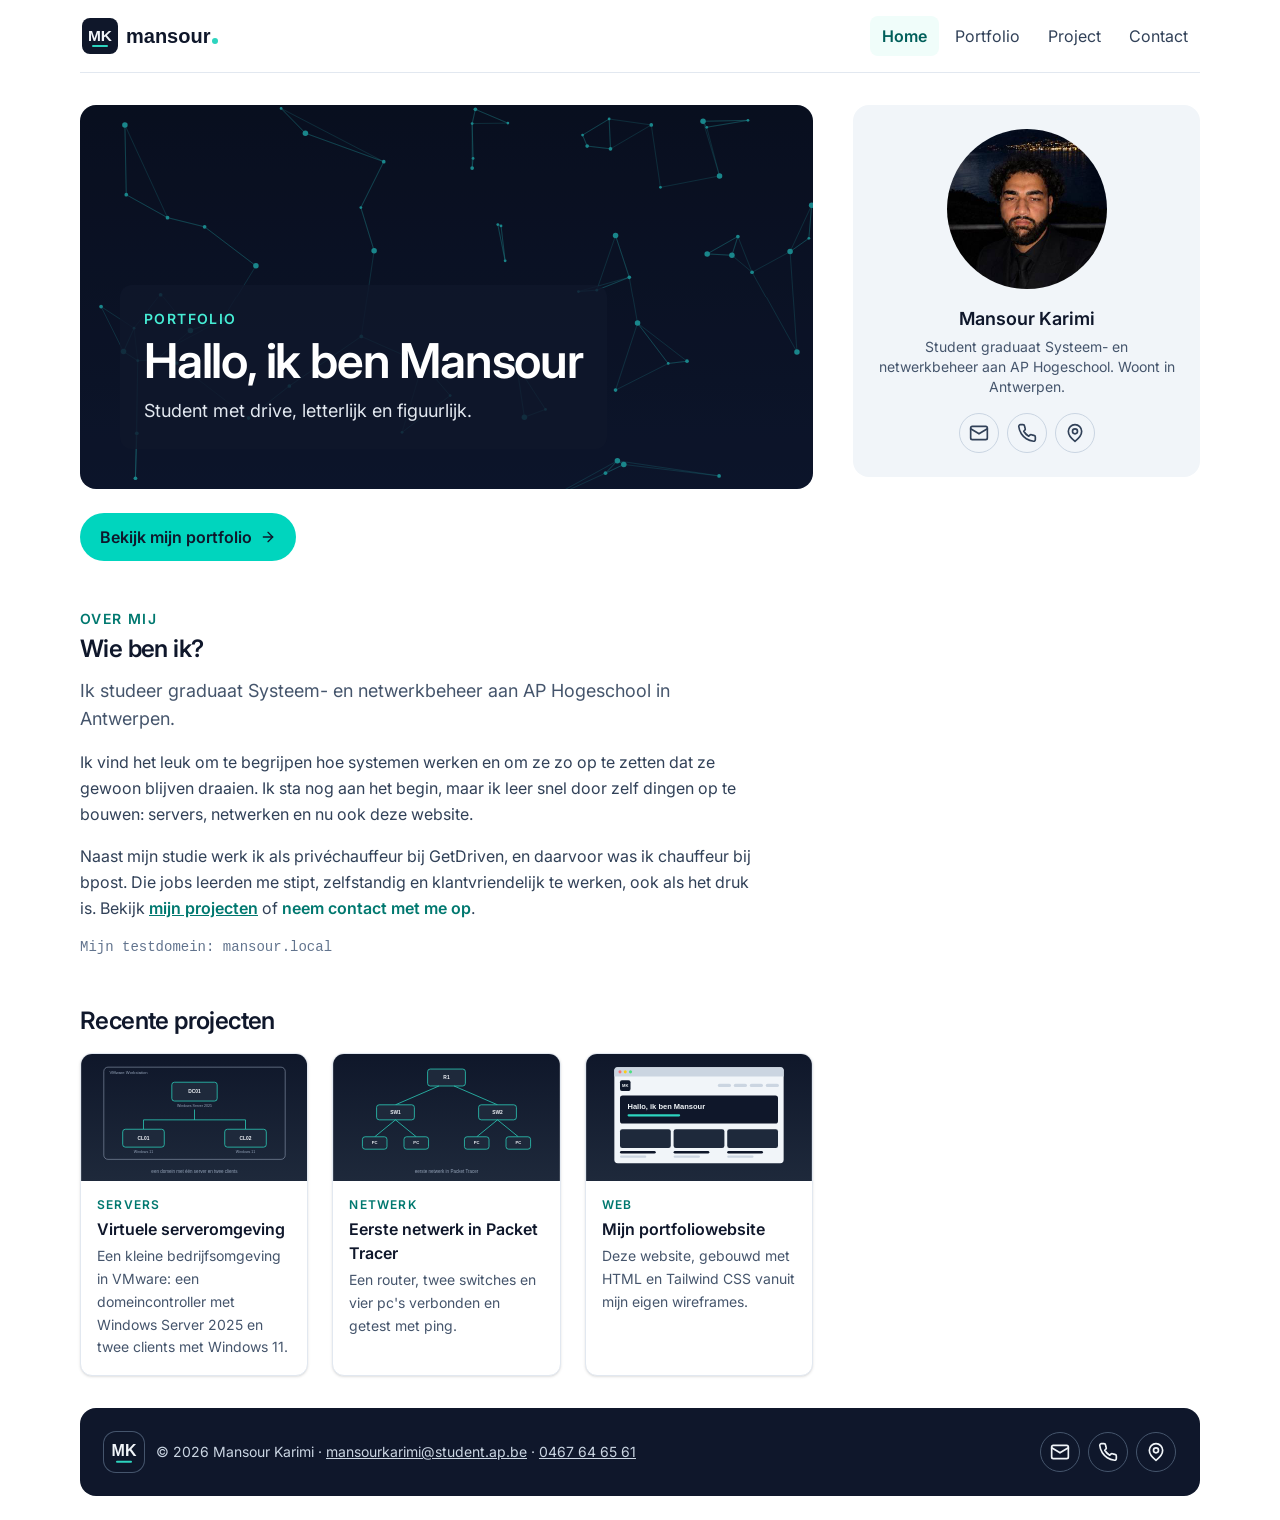
==== index.html @ 3c567bfc "Eerste versie van mijn portfolio" ====
<!DOCTYPE html>
<html lang="nl-BE">
<head>
    <meta charset="UTF-8">
    <meta name="viewport" content="width=device-width, initial-scale=1.0">
    <title>Mansour Karimi — portfolio systeem- en netwerkbeheer</title>
    <meta name="description" content="Portfolio van Mansour Karimi, student graduaat Systeem- en netwerkbeheer aan AP Hogeschool in Antwerpen. Bekijk mijn projecten.">
    <link rel="icon" href="assets/images/logo.svg" type="image/svg+xml">
    <link rel="preconnect" href="https://fonts.googleapis.com">
    <link rel="preconnect" href="https://fonts.gstatic.com" crossorigin>
    <link href="https://fonts.googleapis.com/css2?family=Inter:wght@400;600&amp;display=swap" rel="stylesheet">
    <link rel="stylesheet" href="css/tailwind.css">
    <link rel="stylesheet" href="css/style.css">
</head>
<body class="bg-white text-slate-700">
    <a href="#inhoud" class="sr-only rounded-lg bg-slate-900 px-4 py-2 font-semibold text-white focus:not-sr-only focus:absolute focus:left-4 focus:top-4 focus:z-10 focus-visible:outline-2 focus-visible:outline-offset-2 focus-visible:outline-teal-600">Ga naar de inhoud</a>
    <div class="mx-auto max-w-6xl px-4">
        <header class="flex flex-wrap items-center justify-between gap-3 border-b border-slate-200 py-4">
            <a href="index.html" class="rounded-lg focus-visible:outline-2 focus-visible:outline-offset-2 focus-visible:outline-teal-600">
                <img src="assets/images/logo-horizontaal.svg" alt="Mansour Karimi, naar de startpagina" width="300" height="80" class="h-10 w-auto">
            </a>
            <input type="checkbox" id="menu-knop" class="peer sr-only">
            <label for="menu-knop" class="cursor-pointer rounded-lg border border-slate-300 px-4 py-2 font-semibold text-slate-900 hover:bg-slate-100 peer-focus-visible:outline-2 peer-focus-visible:outline-offset-2 peer-focus-visible:outline-teal-600 md:hidden">☰ Menu</label>
            <nav aria-label="Hoofdmenu" class="hidden w-full peer-checked:block md:block lg:w-auto">
                <ul class="flex flex-col gap-1 md:flex-row md:flex-wrap">
                    <li><a href="index.html" aria-current="page" class="block rounded-lg bg-teal-50 px-3 py-2 font-semibold text-teal-800 focus-visible:outline-2 focus-visible:outline-offset-2 focus-visible:outline-teal-600">Home</a></li>
                    <li><a href="portfolio.html" class="block rounded-lg px-3 py-2 text-slate-700 hover:bg-slate-100 hover:text-slate-900 focus-visible:outline-2 focus-visible:outline-offset-2 focus-visible:outline-teal-600">Portfolio</a></li>
                    <li><a href="project.html" class="block rounded-lg px-3 py-2 text-slate-700 hover:bg-slate-100 hover:text-slate-900 focus-visible:outline-2 focus-visible:outline-offset-2 focus-visible:outline-teal-600">Project</a></li>
                    <li><a href="contact.html" class="block rounded-lg px-3 py-2 text-slate-700 hover:bg-slate-100 hover:text-slate-900 focus-visible:outline-2 focus-visible:outline-offset-2 focus-visible:outline-teal-600">Contact</a></li>
                </ul>
            </nav>
        </header>
        <div class="grid grid-cols-1 gap-10 py-8 lg:grid-cols-3">
            <main id="inhoud" class="lg:col-span-2">
                <section class="flex min-h-96 items-end rounded-2xl bg-[url(../assets/images/sfeerbeeld1-netwerk.svg)] bg-cover bg-center bg-slate-400 bg-blend-multiply p-6 sm:p-10">
                    <div class="max-w-lg rounded-xl bg-slate-900/80 p-6">
                        <p class="text-sm font-semibold uppercase tracking-widest text-teal-300">Portfolio</p>
                        <h1 class="mt-2 text-4xl font-semibold tracking-tight text-white sm:text-5xl">Hallo, ik ben Mansour</h1>
                        <p class="mt-3 text-lg text-slate-200">Student met drive, letterlijk en figuurlijk.</p>
                    </div>
                </section>
                <p class="mt-6"><a href="portfolio.html" class="inline-flex w-full items-center justify-center gap-2 rounded-full bg-teal-400 px-5 py-3 font-semibold text-slate-900 hover:bg-teal-300 sm:w-auto focus-visible:outline-2 focus-visible:outline-offset-2 focus-visible:outline-teal-600">Bekijk mijn portfolio <svg aria-hidden="true" class="size-4" viewBox="0 0 24 24" fill="none" stroke="currentColor" stroke-width="2" stroke-linecap="round" stroke-linejoin="round"><path d="M5 12h14"/><path d="m12 5 7 7-7 7"/></svg></a></p>

                <section class="mt-12">
                    <p class="text-sm font-semibold uppercase tracking-widest text-teal-700">Over mij</p>
                    <h2 class="mt-1 text-2xl font-semibold tracking-tight text-slate-900">Wie ben ik?</h2>
                    <div class="max-w-2xl">
                        <p class="mt-3 text-lg text-slate-600">Ik studeer graduaat Systeem- en netwerkbeheer aan AP Hogeschool in Antwerpen.</p>
                        <p class="mt-4 leading-relaxed">Ik vind het leuk om te begrijpen hoe systemen werken en om ze zo op te zetten dat ze gewoon blijven draaien. Ik sta nog aan het begin, maar ik leer snel door zelf dingen op te bouwen: servers, netwerken en nu ook deze website.</p>
                        <p class="mt-4 leading-relaxed">Naast mijn studie werk ik als privéchauffeur bij GetDriven, en daarvoor was ik chauffeur bij bpost. Die jobs leerden me stipt, zelfstandig en klantvriendelijk te werken, ook als het druk is. Bekijk <a href="portfolio.html" class="font-semibold text-teal-700 underline hover:text-teal-900 rounded focus-visible:outline-2 focus-visible:outline-offset-2 focus-visible:outline-teal-600">mijn projecten</a> of <a href="contact.html" class="rounded font-semibold text-teal-700 no-underline hover:underline focus-visible:outline-2 focus-visible:outline-offset-2 focus-visible:outline-teal-600">neem contact met me op</a>.</p>
                        <p class="mt-4 font-mono text-sm text-slate-500">Mijn testdomein: mansour.local</p>
                    </div>
                </section>

                <section class="mt-12">
                    <h2 class="text-2xl font-semibold tracking-tight text-slate-900">Recente projecten</h2>
                    <div class="mt-4 grid grid-cols-1 gap-6 sm:grid-cols-2 lg:grid-cols-3">
                    <article class="overflow-hidden rounded-xl border border-slate-200 bg-white shadow-sm">
                        <img src="assets/images/project-virtuele-serveromgeving.svg" alt="Schema van server DC01 met de clients CL01 en CL02 in VMware" width="1200" height="675" class="aspect-video w-full object-cover">
                        <div class="p-4">
                            <p class="text-xs font-semibold uppercase tracking-widest text-teal-700">servers</p>
                            <h3 class="mt-1 font-semibold text-slate-900"><a href="project.html" class="rounded hover:text-teal-700 hover:underline focus-visible:outline-2 focus-visible:outline-offset-2 focus-visible:outline-teal-600">Virtuele serveromgeving</a></h3>
                            <p class="mt-1 text-sm leading-relaxed text-slate-600">Een kleine bedrijfsomgeving in VMware: een domeincontroller met Windows Server 2025 en twee clients met Windows 11.</p>
                        </div>
                    </article>
                    <article class="overflow-hidden rounded-xl border border-slate-200 bg-white shadow-sm">
                        <img src="assets/images/project-packet-tracer.svg" alt="Netwerkschema met router R1, switches SW1 en SW2 en vier pc's" width="1200" height="675" class="aspect-video w-full object-cover">
                        <div class="p-4">
                            <p class="text-xs font-semibold uppercase tracking-widest text-teal-700">netwerk</p>
                            <h3 class="mt-1 font-semibold text-slate-900"><a href="project.html" class="rounded hover:text-teal-700 hover:underline focus-visible:outline-2 focus-visible:outline-offset-2 focus-visible:outline-teal-600">Eerste netwerk in Packet Tracer</a></h3>
                            <p class="mt-1 text-sm leading-relaxed text-slate-600">Een router, twee switches en vier pc's verbonden en getest met ping.</p>
                        </div>
                    </article>
                    <article class="overflow-hidden rounded-xl border border-slate-200 bg-white shadow-sm">
                        <img src="assets/images/project-portfolio-website.svg" alt="Schets van de startpagina van deze website" width="1200" height="675" class="aspect-video w-full object-cover">
                        <div class="p-4">
                            <p class="text-xs font-semibold uppercase tracking-widest text-teal-700">web</p>
                            <h3 class="mt-1 font-semibold text-slate-900"><a href="project.html" class="rounded hover:text-teal-700 hover:underline focus-visible:outline-2 focus-visible:outline-offset-2 focus-visible:outline-teal-600">Mijn portfoliowebsite</a></h3>
                            <p class="mt-1 text-sm leading-relaxed text-slate-600">Deze website, gebouwd met HTML en Tailwind CSS vanuit mijn eigen wireframes.</p>
                        </div>
                    </article>
                    </div>
                </section>
            </main>
            <aside class="space-y-8">
                <section class="rounded-2xl bg-slate-100 p-6 text-center">
                    <img src="assets/images/profielfoto-mansour.jpg" alt="Mansour Karimi in een zwart pak, met een meer en bergen achter hem" width="320" height="320" class="mx-auto size-40 rounded-full object-cover">
                    <h2 class="mt-4 text-lg font-semibold text-slate-900">Mansour Karimi</h2>
                    <p class="mt-1 text-sm text-slate-600">Student graduaat Systeem- en netwerkbeheer aan AP Hogeschool. Woont in Antwerpen.</p>
                    <div class="mt-4 flex justify-center gap-2">
                        <a href="mailto:mansourkarimi@student.ap.be" class="inline-flex size-10 items-center justify-center rounded-full border border-slate-300 text-slate-700 hover:border-teal-400 hover:bg-teal-400 hover:text-slate-900 focus-visible:outline-2 focus-visible:outline-offset-2 focus-visible:outline-teal-600"><svg aria-hidden="true" class="size-5" viewBox="0 0 24 24" fill="none" stroke="currentColor" stroke-width="2" stroke-linecap="round" stroke-linejoin="round"><rect x="2" y="4" width="20" height="16" rx="2"/><path d="m22 7-10 6L2 7"/></svg><span class="sr-only">Stuur me een e-mail</span></a>
                        <a href="tel:+32467646561" class="inline-flex size-10 items-center justify-center rounded-full border border-slate-300 text-slate-700 hover:border-teal-400 hover:bg-teal-400 hover:text-slate-900 focus-visible:outline-2 focus-visible:outline-offset-2 focus-visible:outline-teal-600"><svg aria-hidden="true" class="size-5" viewBox="0 0 24 24" fill="none" stroke="currentColor" stroke-width="2" stroke-linecap="round" stroke-linejoin="round"><path d="M22 16.92v3a2 2 0 0 1-2.18 2 19.8 19.8 0 0 1-8.63-3.07 19.5 19.5 0 0 1-6-6A19.8 19.8 0 0 1 2.12 4.18 2 2 0 0 1 4.11 2h3a2 2 0 0 1 2 1.72c.13.96.36 1.9.7 2.81a2 2 0 0 1-.45 2.11L8.09 9.91a16 16 0 0 0 6 6l1.27-1.27a2 2 0 0 1 2.11-.45c.91.34 1.85.57 2.81.7A2 2 0 0 1 22 16.92z"/></svg><span class="sr-only">Bel me</span></a>
                        <a href="contact.html" class="inline-flex size-10 items-center justify-center rounded-full border border-slate-300 text-slate-700 hover:border-teal-400 hover:bg-teal-400 hover:text-slate-900 focus-visible:outline-2 focus-visible:outline-offset-2 focus-visible:outline-teal-600"><svg aria-hidden="true" class="size-5" viewBox="0 0 24 24" fill="none" stroke="currentColor" stroke-width="2" stroke-linecap="round" stroke-linejoin="round"><path d="M20 10c0 6-8 12-8 12s-8-6-8-12a8 8 0 0 1 16 0z"/><circle cx="12" cy="10" r="3"/></svg><span class="sr-only">Naar de contactpagina</span></a>
                    </div>
                </section>
            </aside>
        </div>
        <footer class="mb-6 flex flex-col gap-4 rounded-2xl bg-slate-900 p-6 text-slate-100 sm:flex-row sm:items-center sm:justify-between">
            <div class="flex flex-col gap-3 sm:flex-row sm:items-center">
                <img src="assets/images/logo.svg" alt="" width="100" height="100" class="size-10 rounded-xl ring-1 ring-slate-600">
                <p class="text-sm text-slate-300">&copy; 2026 Mansour Karimi · <a href="mailto:mansourkarimi@student.ap.be" class="rounded underline hover:text-teal-300 focus-visible:outline-2 focus-visible:outline-offset-2 focus-visible:outline-teal-600">mansourkarimi@student.ap.be</a> · <a href="tel:+32467646561" class="whitespace-nowrap rounded underline hover:text-teal-300 focus-visible:outline-2 focus-visible:outline-offset-2 focus-visible:outline-teal-600">0467&nbsp;64&nbsp;65&nbsp;61</a></p>
            </div>
            <div class="flex gap-2">
                <a href="mailto:mansourkarimi@student.ap.be" class="inline-flex size-10 items-center justify-center rounded-full border border-slate-600 text-slate-100 hover:border-teal-400 hover:bg-teal-400 hover:text-slate-900 focus-visible:outline-2 focus-visible:outline-offset-2 focus-visible:outline-teal-600"><svg aria-hidden="true" class="size-5" viewBox="0 0 24 24" fill="none" stroke="currentColor" stroke-width="2" stroke-linecap="round" stroke-linejoin="round"><rect x="2" y="4" width="20" height="16" rx="2"/><path d="m22 7-10 6L2 7"/></svg><span class="sr-only">Stuur me een e-mail</span></a>
                <a href="tel:+32467646561" class="inline-flex size-10 items-center justify-center rounded-full border border-slate-600 text-slate-100 hover:border-teal-400 hover:bg-teal-400 hover:text-slate-900 focus-visible:outline-2 focus-visible:outline-offset-2 focus-visible:outline-teal-600"><svg aria-hidden="true" class="size-5" viewBox="0 0 24 24" fill="none" stroke="currentColor" stroke-width="2" stroke-linecap="round" stroke-linejoin="round"><path d="M22 16.92v3a2 2 0 0 1-2.18 2 19.8 19.8 0 0 1-8.63-3.07 19.5 19.5 0 0 1-6-6A19.8 19.8 0 0 1 2.12 4.18 2 2 0 0 1 4.11 2h3a2 2 0 0 1 2 1.72c.13.96.36 1.9.7 2.81a2 2 0 0 1-.45 2.11L8.09 9.91a16 16 0 0 0 6 6l1.27-1.27a2 2 0 0 1 2.11-.45c.91.34 1.85.57 2.81.7A2 2 0 0 1 22 16.92z"/></svg><span class="sr-only">Bel me</span></a>
                <a href="contact.html" class="inline-flex size-10 items-center justify-center rounded-full border border-slate-600 text-slate-100 hover:border-teal-400 hover:bg-teal-400 hover:text-slate-900 focus-visible:outline-2 focus-visible:outline-offset-2 focus-visible:outline-teal-600"><svg aria-hidden="true" class="size-5" viewBox="0 0 24 24" fill="none" stroke="currentColor" stroke-width="2" stroke-linecap="round" stroke-linejoin="round"><path d="M20 10c0 6-8 12-8 12s-8-6-8-12a8 8 0 0 1 16 0z"/><circle cx="12" cy="10" r="3"/></svg><span class="sr-only">Naar de contactpagina</span></a>
            </div>
        </footer>
    </div>
</body>
</html>
---- css/style.css ----
/* Eigen CSS van mijn portfolio */

/* Lettertype: Inter van Google Fonts, met een reserve */
body {
    font-family: "Inter", sans-serif;
}
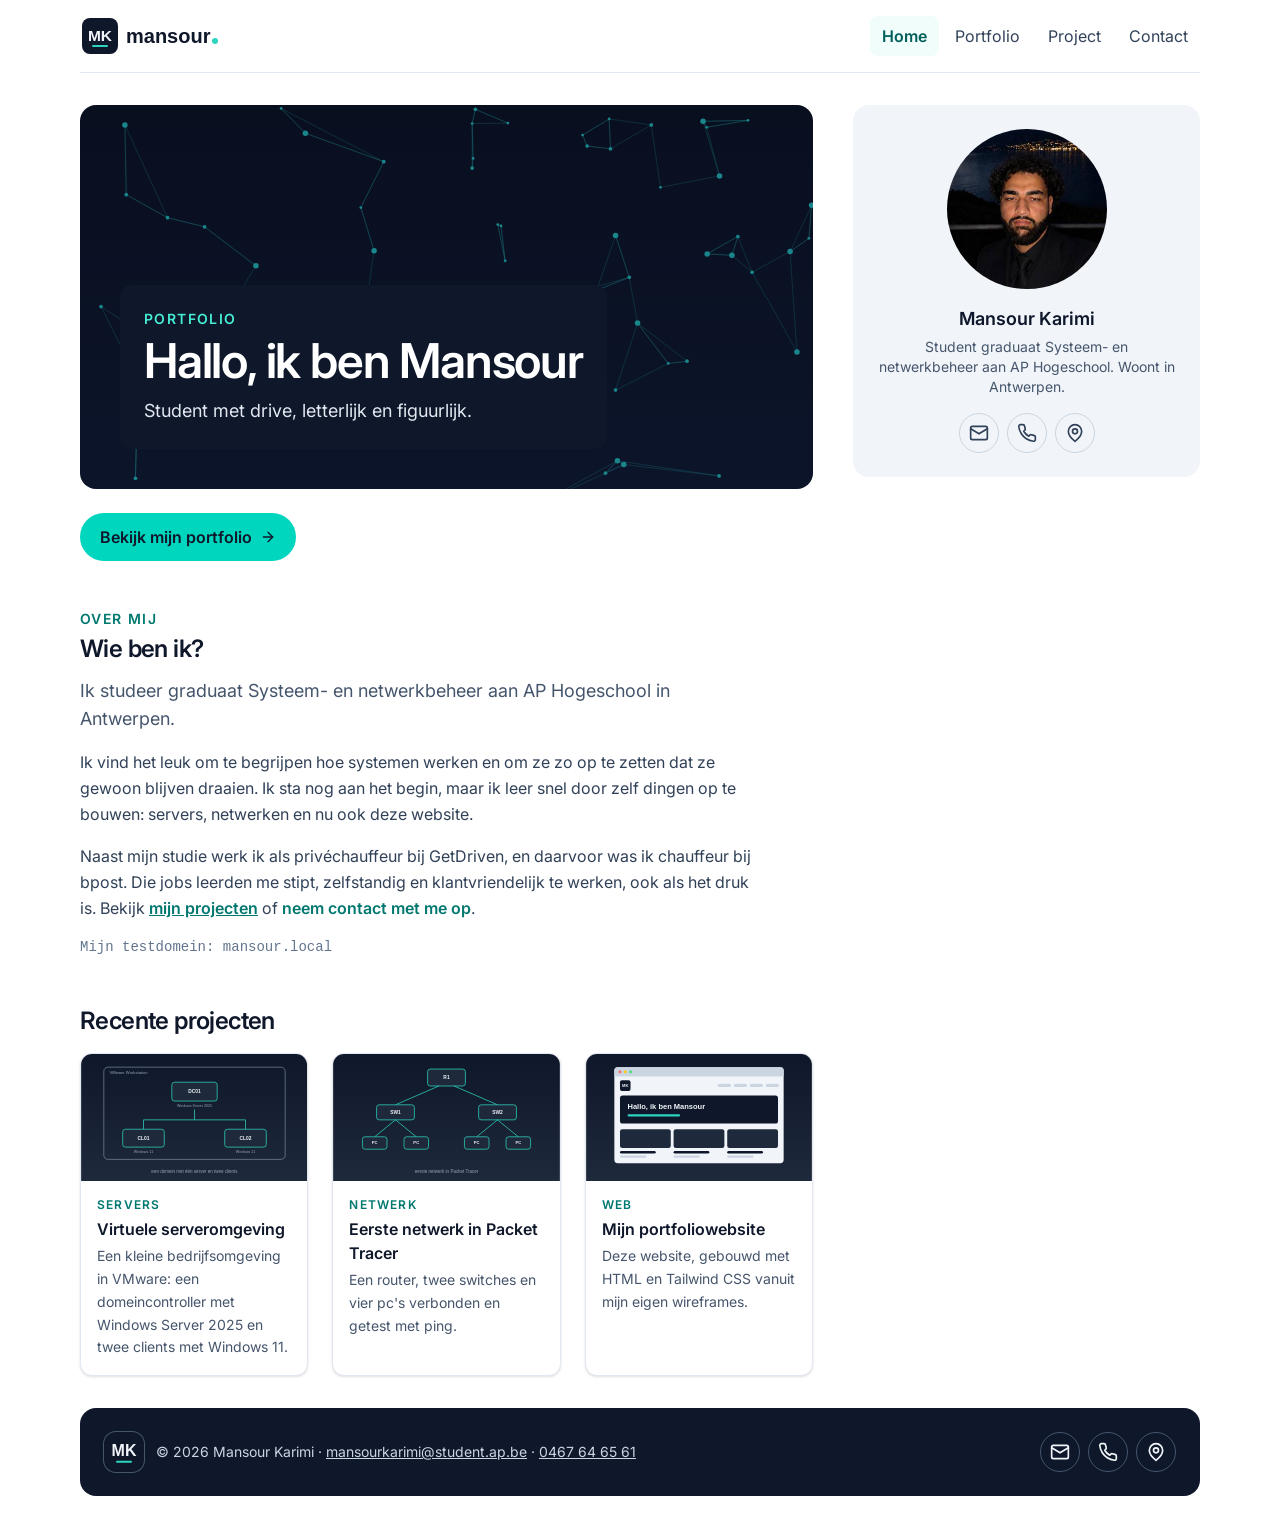
==== commit 1b19f8c5: "Code vereenvoudigd: alleen leerstof uit de labo's" ====
--- a/index.html
+++ b/index.html
@@ -5,7 +5,6 @@
     <meta name="viewport" content="width=device-width, initial-scale=1.0">
     <title>Mansour Karimi — portfolio systeem- en netwerkbeheer</title>
     <meta name="description" content="Portfolio van Mansour Karimi, student graduaat Systeem- en netwerkbeheer aan AP Hogeschool in Antwerpen. Bekijk mijn projecten.">
-    <link rel="icon" href="assets/images/logo.svg" type="image/svg+xml">
     <link rel="preconnect" href="https://fonts.googleapis.com">
     <link rel="preconnect" href="https://fonts.gstatic.com" crossorigin>
     <link href="https://fonts.googleapis.com/css2?family=Inter:wght@400;600&amp;display=swap" rel="stylesheet">
@@ -33,7 +32,7 @@
         <div class="grid grid-cols-1 gap-10 py-8 lg:grid-cols-3">
             <main id="inhoud" class="lg:col-span-2">
                 <section class="flex min-h-96 items-end rounded-2xl bg-[url(../assets/images/sfeerbeeld1-netwerk.svg)] bg-cover bg-center bg-slate-400 bg-blend-multiply p-6 sm:p-10">
-                    <div class="max-w-lg rounded-xl bg-slate-900/80 p-6">
+                    <div class="max-w-lg rounded-xl bg-slate-900 p-6">
                         <p class="text-sm font-semibold uppercase tracking-widest text-teal-300">Portfolio</p>
                         <h1 class="mt-2 text-4xl font-semibold tracking-tight text-white sm:text-5xl">Hallo, ik ben Mansour</h1>
                         <p class="mt-3 text-lg text-slate-200">Student met drive, letterlijk en figuurlijk.</p>
@@ -98,7 +97,7 @@
         <footer class="mb-6 flex flex-col gap-4 rounded-2xl bg-slate-900 p-6 text-slate-100 sm:flex-row sm:items-center sm:justify-between">
             <div class="flex flex-col gap-3 sm:flex-row sm:items-center">
                 <img src="assets/images/logo.svg" alt="" width="100" height="100" class="size-10 rounded-xl ring-1 ring-slate-600">
-                <p class="text-sm text-slate-300">&copy; 2026 Mansour Karimi · <a href="mailto:mansourkarimi@student.ap.be" class="rounded underline hover:text-teal-300 focus-visible:outline-2 focus-visible:outline-offset-2 focus-visible:outline-teal-600">mansourkarimi@student.ap.be</a> · <a href="tel:+32467646561" class="whitespace-nowrap rounded underline hover:text-teal-300 focus-visible:outline-2 focus-visible:outline-offset-2 focus-visible:outline-teal-600">0467&nbsp;64&nbsp;65&nbsp;61</a></p>
+                <p class="text-sm text-slate-300">&copy; 2026 Mansour Karimi · <a href="mailto:mansourkarimi@student.ap.be" class="rounded underline hover:text-teal-300 focus-visible:outline-2 focus-visible:outline-offset-2 focus-visible:outline-teal-600">mansourkarimi@student.ap.be</a> · <a href="tel:+32467646561" class="rounded underline hover:text-teal-300 focus-visible:outline-2 focus-visible:outline-offset-2 focus-visible:outline-teal-600">0467 64 65 61</a></p>
             </div>
             <div class="flex gap-2">
                 <a href="mailto:mansourkarimi@student.ap.be" class="inline-flex size-10 items-center justify-center rounded-full border border-slate-600 text-slate-100 hover:border-teal-400 hover:bg-teal-400 hover:text-slate-900 focus-visible:outline-2 focus-visible:outline-offset-2 focus-visible:outline-teal-600"><svg aria-hidden="true" class="size-5" viewBox="0 0 24 24" fill="none" stroke="currentColor" stroke-width="2" stroke-linecap="round" stroke-linejoin="round"><rect x="2" y="4" width="20" height="16" rx="2"/><path d="m22 7-10 6L2 7"/></svg><span class="sr-only">Stuur me een e-mail</span></a>
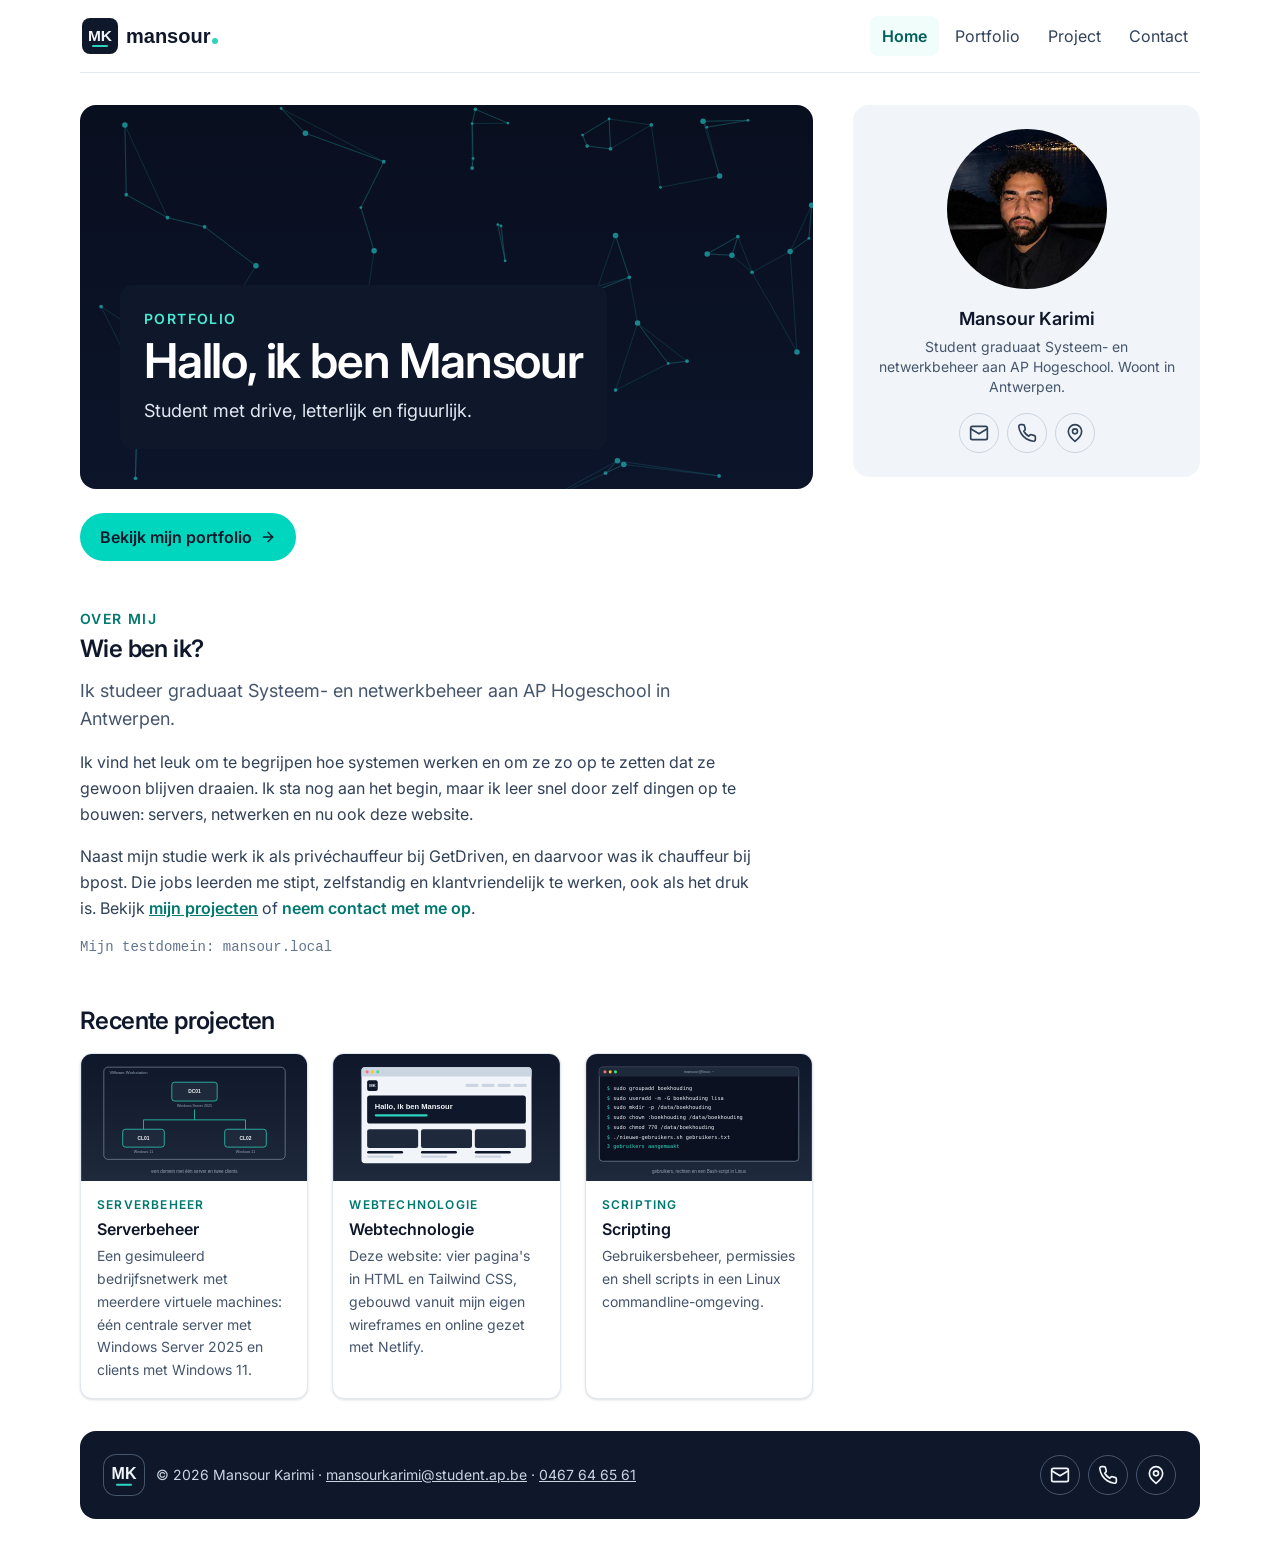
==== commit df29c4a3: "Drie projecten: serverbeheer, webtechnologie en scripting" ====
--- a/index.html
+++ b/index.html
@@ -57,25 +57,25 @@
                     <article class="overflow-hidden rounded-xl border border-slate-200 bg-white shadow-sm">
                         <img src="assets/images/project-virtuele-serveromgeving.svg" alt="Schema van server DC01 met de clients CL01 en CL02 in VMware" width="1200" height="675" class="aspect-video w-full object-cover">
                         <div class="p-4">
-                            <p class="text-xs font-semibold uppercase tracking-widest text-teal-700">servers</p>
-                            <h3 class="mt-1 font-semibold text-slate-900"><a href="project.html" class="rounded hover:text-teal-700 hover:underline focus-visible:outline-2 focus-visible:outline-offset-2 focus-visible:outline-teal-600">Virtuele serveromgeving</a></h3>
-                            <p class="mt-1 text-sm leading-relaxed text-slate-600">Een kleine bedrijfsomgeving in VMware: een domeincontroller met Windows Server 2025 en twee clients met Windows 11.</p>
-                        </div>
-                    </article>
-                    <article class="overflow-hidden rounded-xl border border-slate-200 bg-white shadow-sm">
-                        <img src="assets/images/project-packet-tracer.svg" alt="Netwerkschema met router R1, switches SW1 en SW2 en vier pc's" width="1200" height="675" class="aspect-video w-full object-cover">
-                        <div class="p-4">
-                            <p class="text-xs font-semibold uppercase tracking-widest text-teal-700">netwerk</p>
-                            <h3 class="mt-1 font-semibold text-slate-900"><a href="project.html" class="rounded hover:text-teal-700 hover:underline focus-visible:outline-2 focus-visible:outline-offset-2 focus-visible:outline-teal-600">Eerste netwerk in Packet Tracer</a></h3>
-                            <p class="mt-1 text-sm leading-relaxed text-slate-600">Een router, twee switches en vier pc's verbonden en getest met ping.</p>
+                            <p class="text-xs font-semibold uppercase tracking-widest text-teal-700">serverbeheer</p>
+                            <h3 class="mt-1 font-semibold text-slate-900"><a href="project.html#serverbeheer" class="rounded hover:text-teal-700 hover:underline focus-visible:outline-2 focus-visible:outline-offset-2 focus-visible:outline-teal-600">Serverbeheer</a></h3>
+                            <p class="mt-1 text-sm leading-relaxed text-slate-600">Een gesimuleerd bedrijfsnetwerk met meerdere virtuele machines: één centrale server met Windows Server 2025 en clients met Windows 11.</p>
                         </div>
                     </article>
                     <article class="overflow-hidden rounded-xl border border-slate-200 bg-white shadow-sm">
                         <img src="assets/images/project-portfolio-website.svg" alt="Schets van de startpagina van deze website" width="1200" height="675" class="aspect-video w-full object-cover">
                         <div class="p-4">
-                            <p class="text-xs font-semibold uppercase tracking-widest text-teal-700">web</p>
-                            <h3 class="mt-1 font-semibold text-slate-900"><a href="project.html" class="rounded hover:text-teal-700 hover:underline focus-visible:outline-2 focus-visible:outline-offset-2 focus-visible:outline-teal-600">Mijn portfoliowebsite</a></h3>
-                            <p class="mt-1 text-sm leading-relaxed text-slate-600">Deze website, gebouwd met HTML en Tailwind CSS vanuit mijn eigen wireframes.</p>
+                            <p class="text-xs font-semibold uppercase tracking-widest text-teal-700">webtechnologie</p>
+                            <h3 class="mt-1 font-semibold text-slate-900"><a href="project.html#webtechnologie" class="rounded hover:text-teal-700 hover:underline focus-visible:outline-2 focus-visible:outline-offset-2 focus-visible:outline-teal-600">Webtechnologie</a></h3>
+                            <p class="mt-1 text-sm leading-relaxed text-slate-600">Deze website: vier pagina's in HTML en Tailwind CSS, gebouwd vanuit mijn eigen wireframes en online gezet met Netlify.</p>
+                        </div>
+                    </article>
+                    <article class="overflow-hidden rounded-xl border border-slate-200 bg-white shadow-sm">
+                        <img src="assets/images/project-scripting.svg" alt="Terminalvenster met Linux-commando's voor gebruikers, groepen en rechten" width="1200" height="675" class="aspect-video w-full object-cover">
+                        <div class="p-4">
+                            <p class="text-xs font-semibold uppercase tracking-widest text-teal-700">scripting</p>
+                            <h3 class="mt-1 font-semibold text-slate-900"><a href="project.html#scripting" class="rounded hover:text-teal-700 hover:underline focus-visible:outline-2 focus-visible:outline-offset-2 focus-visible:outline-teal-600">Scripting</a></h3>
+                            <p class="mt-1 text-sm leading-relaxed text-slate-600">Gebruikersbeheer, permissies en shell scripts in een Linux commandline-omgeving.</p>
                         </div>
                     </article>
                     </div>
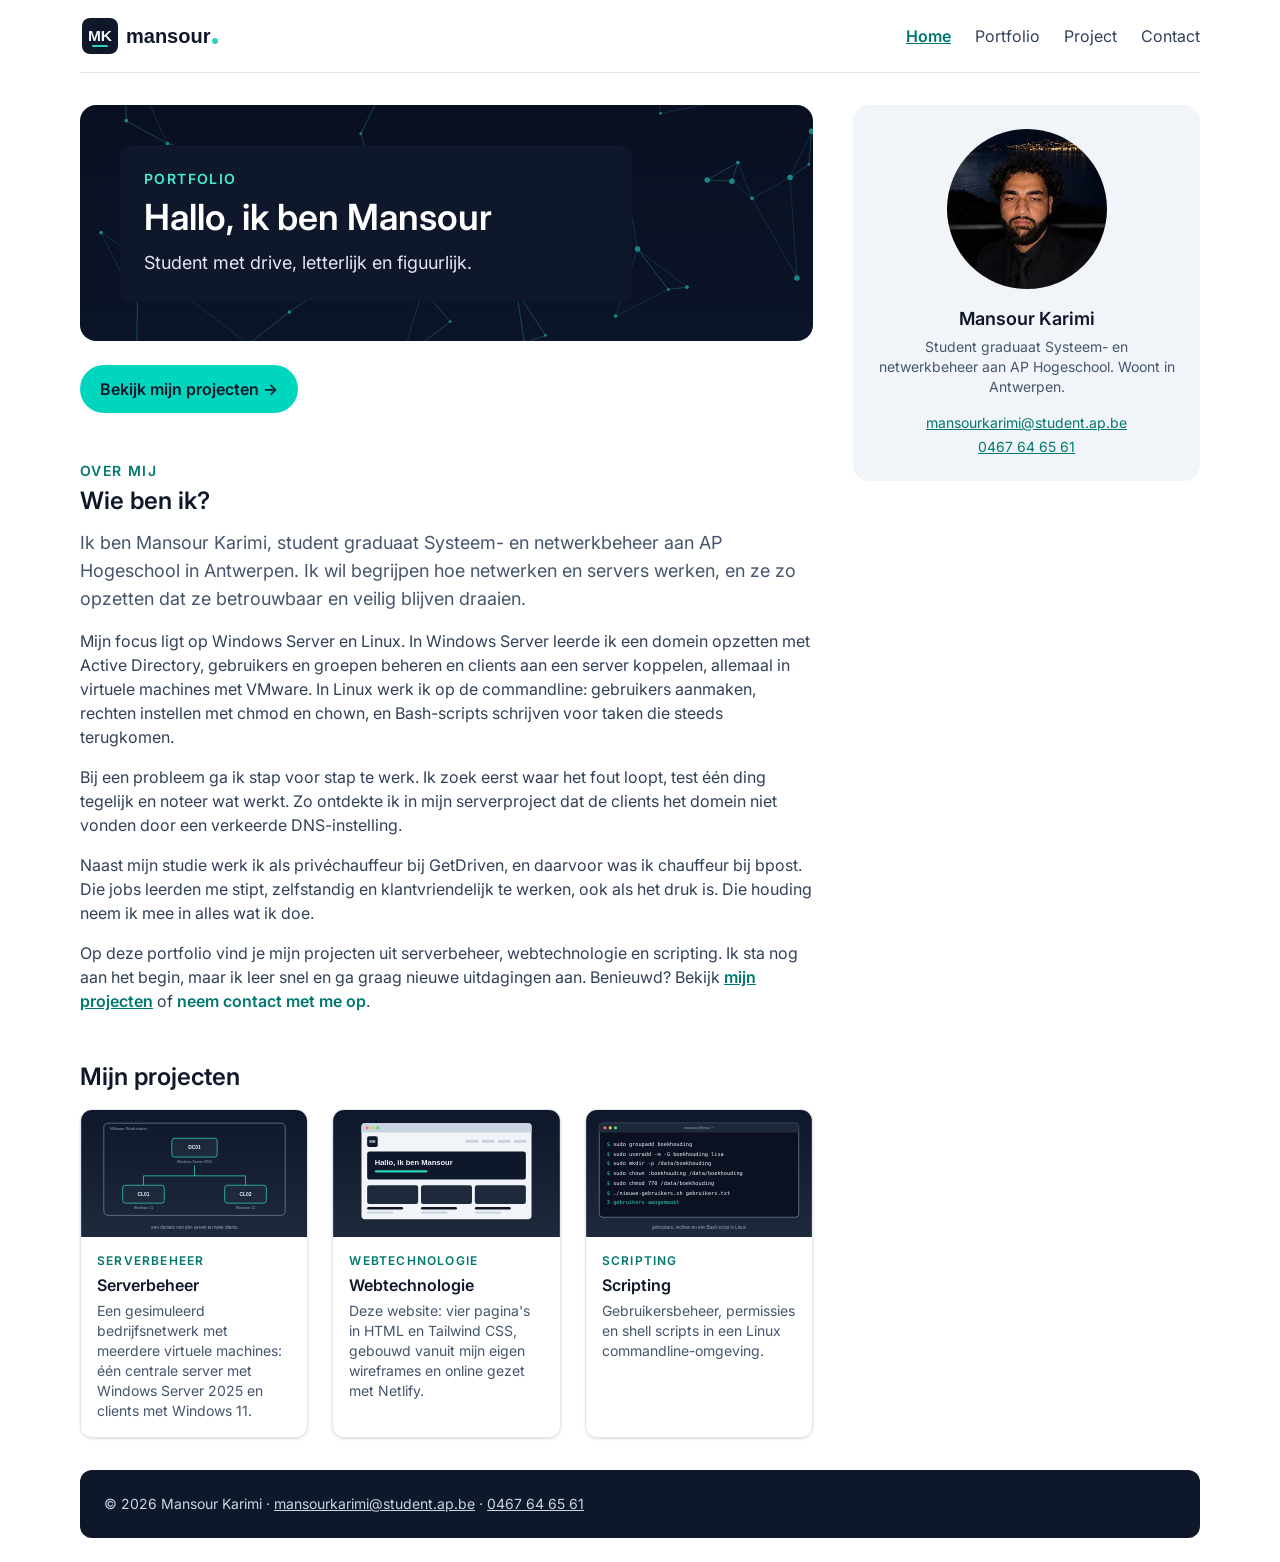
==== commit 5d8a64f5: "Eenvoudigere code met commentaar en nieuwe over-mij-tekst" ====
--- a/index.html
+++ b/index.html
@@ -1,110 +1,133 @@
 <!DOCTYPE html>
 <html lang="nl-BE">
+
 <head>
-    <meta charset="UTF-8">
-    <meta name="viewport" content="width=device-width, initial-scale=1.0">
-    <title>Mansour Karimi — portfolio systeem- en netwerkbeheer</title>
-    <meta name="description" content="Portfolio van Mansour Karimi, student graduaat Systeem- en netwerkbeheer aan AP Hogeschool in Antwerpen. Bekijk mijn projecten.">
-    <link rel="preconnect" href="https://fonts.googleapis.com">
-    <link rel="preconnect" href="https://fonts.gstatic.com" crossorigin>
-    <link href="https://fonts.googleapis.com/css2?family=Inter:wght@400;600&amp;display=swap" rel="stylesheet">
-    <link rel="stylesheet" href="css/tailwind.css">
-    <link rel="stylesheet" href="css/style.css">
+  <meta charset="UTF-8">
+  <meta name="viewport" content="width=device-width, initial-scale=1.0">
+  <title>Mansour Karimi — portfolio systeem- en netwerkbeheer</title>
+  <meta name="description" content="Portfolio van Mansour Karimi, student graduaat Systeem- en netwerkbeheer aan AP Hogeschool in Antwerpen. Bekijk mijn projecten.">
+  <!-- Lettertype Inter van Google Fonts -->
+  <link rel="preconnect" href="https://fonts.googleapis.com">
+  <link rel="preconnect" href="https://fonts.gstatic.com" crossorigin>
+  <link href="https://fonts.googleapis.com/css2?family=Inter:wght@400;600&amp;display=swap" rel="stylesheet">
+  <!-- Tailwind (gebouwd met de CLI) en daarna mijn eigen CSS -->
+  <link rel="stylesheet" href="css/tailwind.css">
+  <link rel="stylesheet" href="css/style.css">
 </head>
 <body class="bg-white text-slate-700">
-    <a href="#inhoud" class="sr-only rounded-lg bg-slate-900 px-4 py-2 font-semibold text-white focus:not-sr-only focus:absolute focus:left-4 focus:top-4 focus:z-10 focus-visible:outline-2 focus-visible:outline-offset-2 focus-visible:outline-teal-600">Ga naar de inhoud</a>
-    <div class="mx-auto max-w-6xl px-4">
-        <header class="flex flex-wrap items-center justify-between gap-3 border-b border-slate-200 py-4">
-            <a href="index.html" class="rounded-lg focus-visible:outline-2 focus-visible:outline-offset-2 focus-visible:outline-teal-600">
-                <img src="assets/images/logo-horizontaal.svg" alt="Mansour Karimi, naar de startpagina" width="300" height="80" class="h-10 w-auto">
-            </a>
-            <input type="checkbox" id="menu-knop" class="peer sr-only">
-            <label for="menu-knop" class="cursor-pointer rounded-lg border border-slate-300 px-4 py-2 font-semibold text-slate-900 hover:bg-slate-100 peer-focus-visible:outline-2 peer-focus-visible:outline-offset-2 peer-focus-visible:outline-teal-600 md:hidden">☰ Menu</label>
-            <nav aria-label="Hoofdmenu" class="hidden w-full peer-checked:block md:block lg:w-auto">
-                <ul class="flex flex-col gap-1 md:flex-row md:flex-wrap">
-                    <li><a href="index.html" aria-current="page" class="block rounded-lg bg-teal-50 px-3 py-2 font-semibold text-teal-800 focus-visible:outline-2 focus-visible:outline-offset-2 focus-visible:outline-teal-600">Home</a></li>
-                    <li><a href="portfolio.html" class="block rounded-lg px-3 py-2 text-slate-700 hover:bg-slate-100 hover:text-slate-900 focus-visible:outline-2 focus-visible:outline-offset-2 focus-visible:outline-teal-600">Portfolio</a></li>
-                    <li><a href="project.html" class="block rounded-lg px-3 py-2 text-slate-700 hover:bg-slate-100 hover:text-slate-900 focus-visible:outline-2 focus-visible:outline-offset-2 focus-visible:outline-teal-600">Project</a></li>
-                    <li><a href="contact.html" class="block rounded-lg px-3 py-2 text-slate-700 hover:bg-slate-100 hover:text-slate-900 focus-visible:outline-2 focus-visible:outline-offset-2 focus-visible:outline-teal-600">Contact</a></li>
-                </ul>
-            </nav>
-        </header>
-        <div class="grid grid-cols-1 gap-10 py-8 lg:grid-cols-3">
-            <main id="inhoud" class="lg:col-span-2">
-                <section class="flex min-h-96 items-end rounded-2xl bg-[url(../assets/images/sfeerbeeld1-netwerk.svg)] bg-cover bg-center bg-slate-400 bg-blend-multiply p-6 sm:p-10">
-                    <div class="max-w-lg rounded-xl bg-slate-900 p-6">
-                        <p class="text-sm font-semibold uppercase tracking-widest text-teal-300">Portfolio</p>
-                        <h1 class="mt-2 text-4xl font-semibold tracking-tight text-white sm:text-5xl">Hallo, ik ben Mansour</h1>
-                        <p class="mt-3 text-lg text-slate-200">Student met drive, letterlijk en figuurlijk.</p>
-                    </div>
-                </section>
-                <p class="mt-6"><a href="portfolio.html" class="inline-flex w-full items-center justify-center gap-2 rounded-full bg-teal-400 px-5 py-3 font-semibold text-slate-900 hover:bg-teal-300 sm:w-auto focus-visible:outline-2 focus-visible:outline-offset-2 focus-visible:outline-teal-600">Bekijk mijn portfolio <svg aria-hidden="true" class="size-4" viewBox="0 0 24 24" fill="none" stroke="currentColor" stroke-width="2" stroke-linecap="round" stroke-linejoin="round"><path d="M5 12h14"/><path d="m12 5 7 7-7 7"/></svg></a></p>
+  <!-- Skiplink: verschijnt pas als je op Tab drukt -->
+  <a href="#inhoud" class="sr-only focus:not-sr-only">Ga naar de inhoud</a>
 
-                <section class="mt-12">
-                    <p class="text-sm font-semibold uppercase tracking-widest text-teal-700">Over mij</p>
-                    <h2 class="mt-1 text-2xl font-semibold tracking-tight text-slate-900">Wie ben ik?</h2>
-                    <div class="max-w-2xl">
-                        <p class="mt-3 text-lg text-slate-600">Ik studeer graduaat Systeem- en netwerkbeheer aan AP Hogeschool in Antwerpen.</p>
-                        <p class="mt-4 leading-relaxed">Ik vind het leuk om te begrijpen hoe systemen werken en om ze zo op te zetten dat ze gewoon blijven draaien. Ik sta nog aan het begin, maar ik leer snel door zelf dingen op te bouwen: servers, netwerken en nu ook deze website.</p>
-                        <p class="mt-4 leading-relaxed">Naast mijn studie werk ik als privéchauffeur bij GetDriven, en daarvoor was ik chauffeur bij bpost. Die jobs leerden me stipt, zelfstandig en klantvriendelijk te werken, ook als het druk is. Bekijk <a href="portfolio.html" class="font-semibold text-teal-700 underline hover:text-teal-900 rounded focus-visible:outline-2 focus-visible:outline-offset-2 focus-visible:outline-teal-600">mijn projecten</a> of <a href="contact.html" class="rounded font-semibold text-teal-700 no-underline hover:underline focus-visible:outline-2 focus-visible:outline-offset-2 focus-visible:outline-teal-600">neem contact met me op</a>.</p>
-                        <p class="mt-4 font-mono text-sm text-slate-500">Mijn testdomein: mansour.local</p>
-                    </div>
-                </section>
+  <!-- Buitenste blok: alles staat in het midden, maximaal 72rem breed -->
+  <div class="mx-auto max-w-6xl px-4">
 
-                <section class="mt-12">
-                    <h2 class="text-2xl font-semibold tracking-tight text-slate-900">Recente projecten</h2>
-                    <div class="mt-4 grid grid-cols-1 gap-6 sm:grid-cols-2 lg:grid-cols-3">
-                    <article class="overflow-hidden rounded-xl border border-slate-200 bg-white shadow-sm">
-                        <img src="assets/images/project-virtuele-serveromgeving.svg" alt="Schema van server DC01 met de clients CL01 en CL02 in VMware" width="1200" height="675" class="aspect-video w-full object-cover">
-                        <div class="p-4">
-                            <p class="text-xs font-semibold uppercase tracking-widest text-teal-700">serverbeheer</p>
-                            <h3 class="mt-1 font-semibold text-slate-900"><a href="project.html#serverbeheer" class="rounded hover:text-teal-700 hover:underline focus-visible:outline-2 focus-visible:outline-offset-2 focus-visible:outline-teal-600">Serverbeheer</a></h3>
-                            <p class="mt-1 text-sm leading-relaxed text-slate-600">Een gesimuleerd bedrijfsnetwerk met meerdere virtuele machines: één centrale server met Windows Server 2025 en clients met Windows 11.</p>
-                        </div>
-                    </article>
-                    <article class="overflow-hidden rounded-xl border border-slate-200 bg-white shadow-sm">
-                        <img src="assets/images/project-portfolio-website.svg" alt="Schets van de startpagina van deze website" width="1200" height="675" class="aspect-video w-full object-cover">
-                        <div class="p-4">
-                            <p class="text-xs font-semibold uppercase tracking-widest text-teal-700">webtechnologie</p>
-                            <h3 class="mt-1 font-semibold text-slate-900"><a href="project.html#webtechnologie" class="rounded hover:text-teal-700 hover:underline focus-visible:outline-2 focus-visible:outline-offset-2 focus-visible:outline-teal-600">Webtechnologie</a></h3>
-                            <p class="mt-1 text-sm leading-relaxed text-slate-600">Deze website: vier pagina's in HTML en Tailwind CSS, gebouwd vanuit mijn eigen wireframes en online gezet met Netlify.</p>
-                        </div>
-                    </article>
-                    <article class="overflow-hidden rounded-xl border border-slate-200 bg-white shadow-sm">
-                        <img src="assets/images/project-scripting.svg" alt="Terminalvenster met Linux-commando's voor gebruikers, groepen en rechten" width="1200" height="675" class="aspect-video w-full object-cover">
-                        <div class="p-4">
-                            <p class="text-xs font-semibold uppercase tracking-widest text-teal-700">scripting</p>
-                            <h3 class="mt-1 font-semibold text-slate-900"><a href="project.html#scripting" class="rounded hover:text-teal-700 hover:underline focus-visible:outline-2 focus-visible:outline-offset-2 focus-visible:outline-teal-600">Scripting</a></h3>
-                            <p class="mt-1 text-sm leading-relaxed text-slate-600">Gebruikersbeheer, permissies en shell scripts in een Linux commandline-omgeving.</p>
-                        </div>
-                    </article>
-                    </div>
-                </section>
-            </main>
-            <aside class="space-y-8">
-                <section class="rounded-2xl bg-slate-100 p-6 text-center">
-                    <img src="assets/images/profielfoto-mansour.jpg" alt="Mansour Karimi in een zwart pak, met een meer en bergen achter hem" width="320" height="320" class="mx-auto size-40 rounded-full object-cover">
-                    <h2 class="mt-4 text-lg font-semibold text-slate-900">Mansour Karimi</h2>
-                    <p class="mt-1 text-sm text-slate-600">Student graduaat Systeem- en netwerkbeheer aan AP Hogeschool. Woont in Antwerpen.</p>
-                    <div class="mt-4 flex justify-center gap-2">
-                        <a href="mailto:mansourkarimi@student.ap.be" class="inline-flex size-10 items-center justify-center rounded-full border border-slate-300 text-slate-700 hover:border-teal-400 hover:bg-teal-400 hover:text-slate-900 focus-visible:outline-2 focus-visible:outline-offset-2 focus-visible:outline-teal-600"><svg aria-hidden="true" class="size-5" viewBox="0 0 24 24" fill="none" stroke="currentColor" stroke-width="2" stroke-linecap="round" stroke-linejoin="round"><rect x="2" y="4" width="20" height="16" rx="2"/><path d="m22 7-10 6L2 7"/></svg><span class="sr-only">Stuur me een e-mail</span></a>
-                        <a href="tel:+32467646561" class="inline-flex size-10 items-center justify-center rounded-full border border-slate-300 text-slate-700 hover:border-teal-400 hover:bg-teal-400 hover:text-slate-900 focus-visible:outline-2 focus-visible:outline-offset-2 focus-visible:outline-teal-600"><svg aria-hidden="true" class="size-5" viewBox="0 0 24 24" fill="none" stroke="currentColor" stroke-width="2" stroke-linecap="round" stroke-linejoin="round"><path d="M22 16.92v3a2 2 0 0 1-2.18 2 19.8 19.8 0 0 1-8.63-3.07 19.5 19.5 0 0 1-6-6A19.8 19.8 0 0 1 2.12 4.18 2 2 0 0 1 4.11 2h3a2 2 0 0 1 2 1.72c.13.96.36 1.9.7 2.81a2 2 0 0 1-.45 2.11L8.09 9.91a16 16 0 0 0 6 6l1.27-1.27a2 2 0 0 1 2.11-.45c.91.34 1.85.57 2.81.7A2 2 0 0 1 22 16.92z"/></svg><span class="sr-only">Bel me</span></a>
-                        <a href="contact.html" class="inline-flex size-10 items-center justify-center rounded-full border border-slate-300 text-slate-700 hover:border-teal-400 hover:bg-teal-400 hover:text-slate-900 focus-visible:outline-2 focus-visible:outline-offset-2 focus-visible:outline-teal-600"><svg aria-hidden="true" class="size-5" viewBox="0 0 24 24" fill="none" stroke="currentColor" stroke-width="2" stroke-linecap="round" stroke-linejoin="round"><path d="M20 10c0 6-8 12-8 12s-8-6-8-12a8 8 0 0 1 16 0z"/><circle cx="12" cy="10" r="3"/></svg><span class="sr-only">Naar de contactpagina</span></a>
-                    </div>
-                </section>
-            </aside>
-        </div>
-        <footer class="mb-6 flex flex-col gap-4 rounded-2xl bg-slate-900 p-6 text-slate-100 sm:flex-row sm:items-center sm:justify-between">
-            <div class="flex flex-col gap-3 sm:flex-row sm:items-center">
-                <img src="assets/images/logo.svg" alt="" width="100" height="100" class="size-10 rounded-xl ring-1 ring-slate-600">
-                <p class="text-sm text-slate-300">&copy; 2026 Mansour Karimi · <a href="mailto:mansourkarimi@student.ap.be" class="rounded underline hover:text-teal-300 focus-visible:outline-2 focus-visible:outline-offset-2 focus-visible:outline-teal-600">mansourkarimi@student.ap.be</a> · <a href="tel:+32467646561" class="rounded underline hover:text-teal-300 focus-visible:outline-2 focus-visible:outline-offset-2 focus-visible:outline-teal-600">0467 64 65 61</a></p>
+    <!-- Header + navigatie -->
+    <header class="flex flex-wrap items-center justify-between gap-4 border-b border-slate-200 py-4">
+      <!-- Logo -->
+      <a href="index.html">
+        <img src="assets/images/logo-horizontaal.svg" alt="Mansour Karimi, naar de startpagina" width="300" height="80" class="h-10 w-auto">
+      </a>
+
+      <!-- Menuknop voor de gsm: een verborgen checkbox met een label (zonder JavaScript) -->
+      <input type="checkbox" id="menu-knop" class="peer sr-only">
+      <label for="menu-knop" class="cursor-pointer rounded border border-slate-300 px-4 py-2 peer-focus-visible:outline-2 md:hidden">☰ Menu</label>
+
+      <!-- Menu: verborgen op de gsm, zichtbaar als de checkbox aangevinkt is en altijd vanaf md -->
+      <nav aria-label="Hoofdmenu" class="hidden w-full peer-checked:block md:block md:w-auto">
+        <ul class="flex flex-col gap-3 md:flex-row md:gap-6">
+          <li><a href="index.html" aria-current="page" class="font-semibold text-teal-700 underline">Home</a></li>
+          <li><a href="portfolio.html" class="hover:text-teal-700">Portfolio</a></li>
+          <li><a href="project.html" class="hover:text-teal-700">Project</a></li>
+          <li><a href="contact.html" class="hover:text-teal-700">Contact</a></li>
+        </ul>
+      </nav>
+    </header>
+
+    <!-- Inhoud: main en aside naast elkaar op een laptop, onder elkaar op tablet en gsm -->
+    <div class="grid gap-10 py-8 lg:grid-cols-3">
+
+      <!-- Main -->
+      <main id="inhoud" class="lg:col-span-2">
+        <!-- Kopblok met achtergrondafbeelding en een donkere laag -->
+        <section class="rounded-2xl bg-[url(../assets/images/sfeerbeeld1-netwerk.svg)] bg-cover bg-center bg-slate-400 bg-blend-multiply p-6 sm:p-10">
+          <div class="max-w-lg rounded-xl bg-slate-900 p-6">
+            <p class="text-sm font-semibold uppercase tracking-widest text-teal-300">Portfolio</p>
+            <h1 class="mt-2 text-4xl font-semibold text-white">Hallo, ik ben Mansour</h1>
+            <p class="mt-3 text-lg text-slate-200">Student met drive, letterlijk en figuurlijk.</p>
+          </div>
+        </section>
+        <p class="mt-6"><a href="portfolio.html" class="inline-block rounded-full bg-teal-400 px-5 py-3 font-semibold text-slate-900 hover:bg-teal-300">Bekijk mijn projecten →</a></p>
+
+        <!-- Over mij -->
+        <section class="mt-12">
+          <p class="text-sm font-semibold uppercase tracking-widest text-teal-700">Over mij</p>
+          <h2 class="mt-1 text-2xl font-semibold text-slate-900">Wie ben ik?</h2>
+          <p class="mt-3 text-lg text-slate-600">Ik ben Mansour Karimi, student graduaat Systeem- en netwerkbeheer aan AP Hogeschool in Antwerpen. Ik wil begrijpen hoe netwerken en servers werken, en ze zo opzetten dat ze betrouwbaar en veilig blijven draaien.</p>
+          <p class="mt-4">Mijn focus ligt op Windows Server en Linux. In Windows Server leerde ik een domein opzetten met Active Directory, gebruikers en groepen beheren en clients aan een server koppelen, allemaal in virtuele machines met VMware. In Linux werk ik op de commandline: gebruikers aanmaken, rechten instellen met chmod en chown, en Bash-scripts schrijven voor taken die steeds terugkomen.</p>
+          <p class="mt-4">Bij een probleem ga ik stap voor stap te werk. Ik zoek eerst waar het fout loopt, test één ding tegelijk en noteer wat werkt. Zo ontdekte ik in mijn serverproject dat de clients het domein niet vonden door een verkeerde DNS-instelling.</p>
+          <p class="mt-4">Naast mijn studie werk ik als privéchauffeur bij GetDriven, en daarvoor was ik chauffeur bij bpost. Die jobs leerden me stipt, zelfstandig en klantvriendelijk te werken, ook als het druk is. Die houding neem ik mee in alles wat ik doe.</p>
+          <p class="mt-4">Op deze portfolio vind je mijn projecten uit serverbeheer, webtechnologie en scripting. Ik sta nog aan het begin, maar ik leer snel en ga graag nieuwe uitdagingen aan. Benieuwd? Bekijk <a href="portfolio.html" class="font-semibold text-teal-700 underline">mijn projecten</a> of <a href="contact.html" class="font-semibold text-teal-700 hover:underline">neem contact met me op</a>.</p>
+        </section>
+
+        <!-- Mijn projecten: drie kaarten -->
+        <section class="mt-12">
+          <h2 class="text-2xl font-semibold text-slate-900">Mijn projecten</h2>
+          <div class="mt-4 grid gap-6 sm:grid-cols-2 lg:grid-cols-3">
+
+          <!-- Project 1: Serverbeheer -->
+          <article class="overflow-hidden rounded-xl border border-slate-200 shadow-sm">
+            <img src="assets/images/project-virtuele-serveromgeving.svg" alt="Schema van server DC01 met de clients CL01 en CL02 in VMware" width="1200" height="675" class="aspect-video w-full object-cover">
+            <div class="p-4">
+              <p class="text-xs font-semibold uppercase tracking-widest text-teal-700">serverbeheer</p>
+              <h3 class="mt-1 font-semibold text-slate-900"><a href="project.html#serverbeheer" class="hover:underline">Serverbeheer</a></h3>
+              <p class="mt-1 text-sm text-slate-600">Een gesimuleerd bedrijfsnetwerk met meerdere virtuele machines: één centrale server met Windows Server 2025 en clients met Windows 11.</p>
             </div>
-            <div class="flex gap-2">
-                <a href="mailto:mansourkarimi@student.ap.be" class="inline-flex size-10 items-center justify-center rounded-full border border-slate-600 text-slate-100 hover:border-teal-400 hover:bg-teal-400 hover:text-slate-900 focus-visible:outline-2 focus-visible:outline-offset-2 focus-visible:outline-teal-600"><svg aria-hidden="true" class="size-5" viewBox="0 0 24 24" fill="none" stroke="currentColor" stroke-width="2" stroke-linecap="round" stroke-linejoin="round"><rect x="2" y="4" width="20" height="16" rx="2"/><path d="m22 7-10 6L2 7"/></svg><span class="sr-only">Stuur me een e-mail</span></a>
-                <a href="tel:+32467646561" class="inline-flex size-10 items-center justify-center rounded-full border border-slate-600 text-slate-100 hover:border-teal-400 hover:bg-teal-400 hover:text-slate-900 focus-visible:outline-2 focus-visible:outline-offset-2 focus-visible:outline-teal-600"><svg aria-hidden="true" class="size-5" viewBox="0 0 24 24" fill="none" stroke="currentColor" stroke-width="2" stroke-linecap="round" stroke-linejoin="round"><path d="M22 16.92v3a2 2 0 0 1-2.18 2 19.8 19.8 0 0 1-8.63-3.07 19.5 19.5 0 0 1-6-6A19.8 19.8 0 0 1 2.12 4.18 2 2 0 0 1 4.11 2h3a2 2 0 0 1 2 1.72c.13.96.36 1.9.7 2.81a2 2 0 0 1-.45 2.11L8.09 9.91a16 16 0 0 0 6 6l1.27-1.27a2 2 0 0 1 2.11-.45c.91.34 1.85.57 2.81.7A2 2 0 0 1 22 16.92z"/></svg><span class="sr-only">Bel me</span></a>
-                <a href="contact.html" class="inline-flex size-10 items-center justify-center rounded-full border border-slate-600 text-slate-100 hover:border-teal-400 hover:bg-teal-400 hover:text-slate-900 focus-visible:outline-2 focus-visible:outline-offset-2 focus-visible:outline-teal-600"><svg aria-hidden="true" class="size-5" viewBox="0 0 24 24" fill="none" stroke="currentColor" stroke-width="2" stroke-linecap="round" stroke-linejoin="round"><path d="M20 10c0 6-8 12-8 12s-8-6-8-12a8 8 0 0 1 16 0z"/><circle cx="12" cy="10" r="3"/></svg><span class="sr-only">Naar de contactpagina</span></a>
+          </article>
+
+          <!-- Project 2: Webtechnologie -->
+          <article class="overflow-hidden rounded-xl border border-slate-200 shadow-sm">
+            <img src="assets/images/project-portfolio-website.svg" alt="Schets van de startpagina van deze website" width="1200" height="675" class="aspect-video w-full object-cover">
+            <div class="p-4">
+              <p class="text-xs font-semibold uppercase tracking-widest text-teal-700">webtechnologie</p>
+              <h3 class="mt-1 font-semibold text-slate-900"><a href="project.html#webtechnologie" class="hover:underline">Webtechnologie</a></h3>
+              <p class="mt-1 text-sm text-slate-600">Deze website: vier pagina's in HTML en Tailwind CSS, gebouwd vanuit mijn eigen wireframes en online gezet met Netlify.</p>
             </div>
-        </footer>
+          </article>
+
+          <!-- Project 3: Scripting -->
+          <article class="overflow-hidden rounded-xl border border-slate-200 shadow-sm">
+            <img src="assets/images/project-scripting.svg" alt="Terminalvenster met Linux-commando's voor gebruikers, groepen en rechten" width="1200" height="675" class="aspect-video w-full object-cover">
+            <div class="p-4">
+              <p class="text-xs font-semibold uppercase tracking-widest text-teal-700">scripting</p>
+              <h3 class="mt-1 font-semibold text-slate-900"><a href="project.html#scripting" class="hover:underline">Scripting</a></h3>
+              <p class="mt-1 text-sm text-slate-600">Gebruikersbeheer, permissies en shell scripts in een Linux commandline-omgeving.</p>
+            </div>
+          </article>
+
+          </div>
+        </section>
+      </main>
+
+      <!-- Aside -->
+      <aside class="space-y-8">
+        <!-- Profielfoto en contact -->
+        <section class="rounded-2xl bg-slate-100 p-6 text-center">
+          <img src="assets/images/profielfoto-mansour.jpg" alt="Mansour Karimi in een zwart pak, met een meer en bergen achter hem" width="320" height="320" class="mx-auto size-40 rounded-full object-cover">
+          <h2 class="mt-4 text-lg font-semibold text-slate-900">Mansour Karimi</h2>
+          <p class="mt-1 text-sm text-slate-600">Student graduaat Systeem- en netwerkbeheer aan AP Hogeschool. Woont in Antwerpen.</p>
+          <p class="mt-4 text-sm"><a href="mailto:mansourkarimi@student.ap.be" class="text-teal-700 underline">mansourkarimi@student.ap.be</a></p>
+          <p class="mt-1 text-sm"><a href="tel:+32467646561" class="text-teal-700 underline">0467 64 65 61</a></p>
+        </section>
+      </aside>
+
     </div>
+
+    <!-- Footer -->
+    <footer class="mb-6 rounded-xl bg-slate-900 p-6 text-sm text-slate-300">
+      <p>&copy; 2026 Mansour Karimi · <a href="mailto:mansourkarimi@student.ap.be" class="underline hover:text-teal-300">mansourkarimi@student.ap.be</a> · <a href="tel:+32467646561" class="underline hover:text-teal-300">0467 64 65 61</a></p>
+    </footer>
+
+  </div>
 </body>
+
 </html>
--- a/css/style.css
+++ b/css/style.css
@@ -1,6 +1,16 @@
-/* Eigen CSS van mijn portfolio */
+/* ========== EIGEN CSS VAN MIJN PORTFOLIO ========== */
 
 /* Lettertype: Inter van Google Fonts, met een reserve */
 body {
-    font-family: "Inter", sans-serif;
+  font-family: "Inter", sans-serif;
 }
+
+/* Zelfde zichtbare focusrand voor alle links, knoppen en velden */
+a:focus-visible,
+button:focus-visible,
+input:focus-visible,
+select:focus-visible,
+textarea:focus-visible {
+  outline: 3px solid #0d9488;
+  outline-offset: 2px;
+}
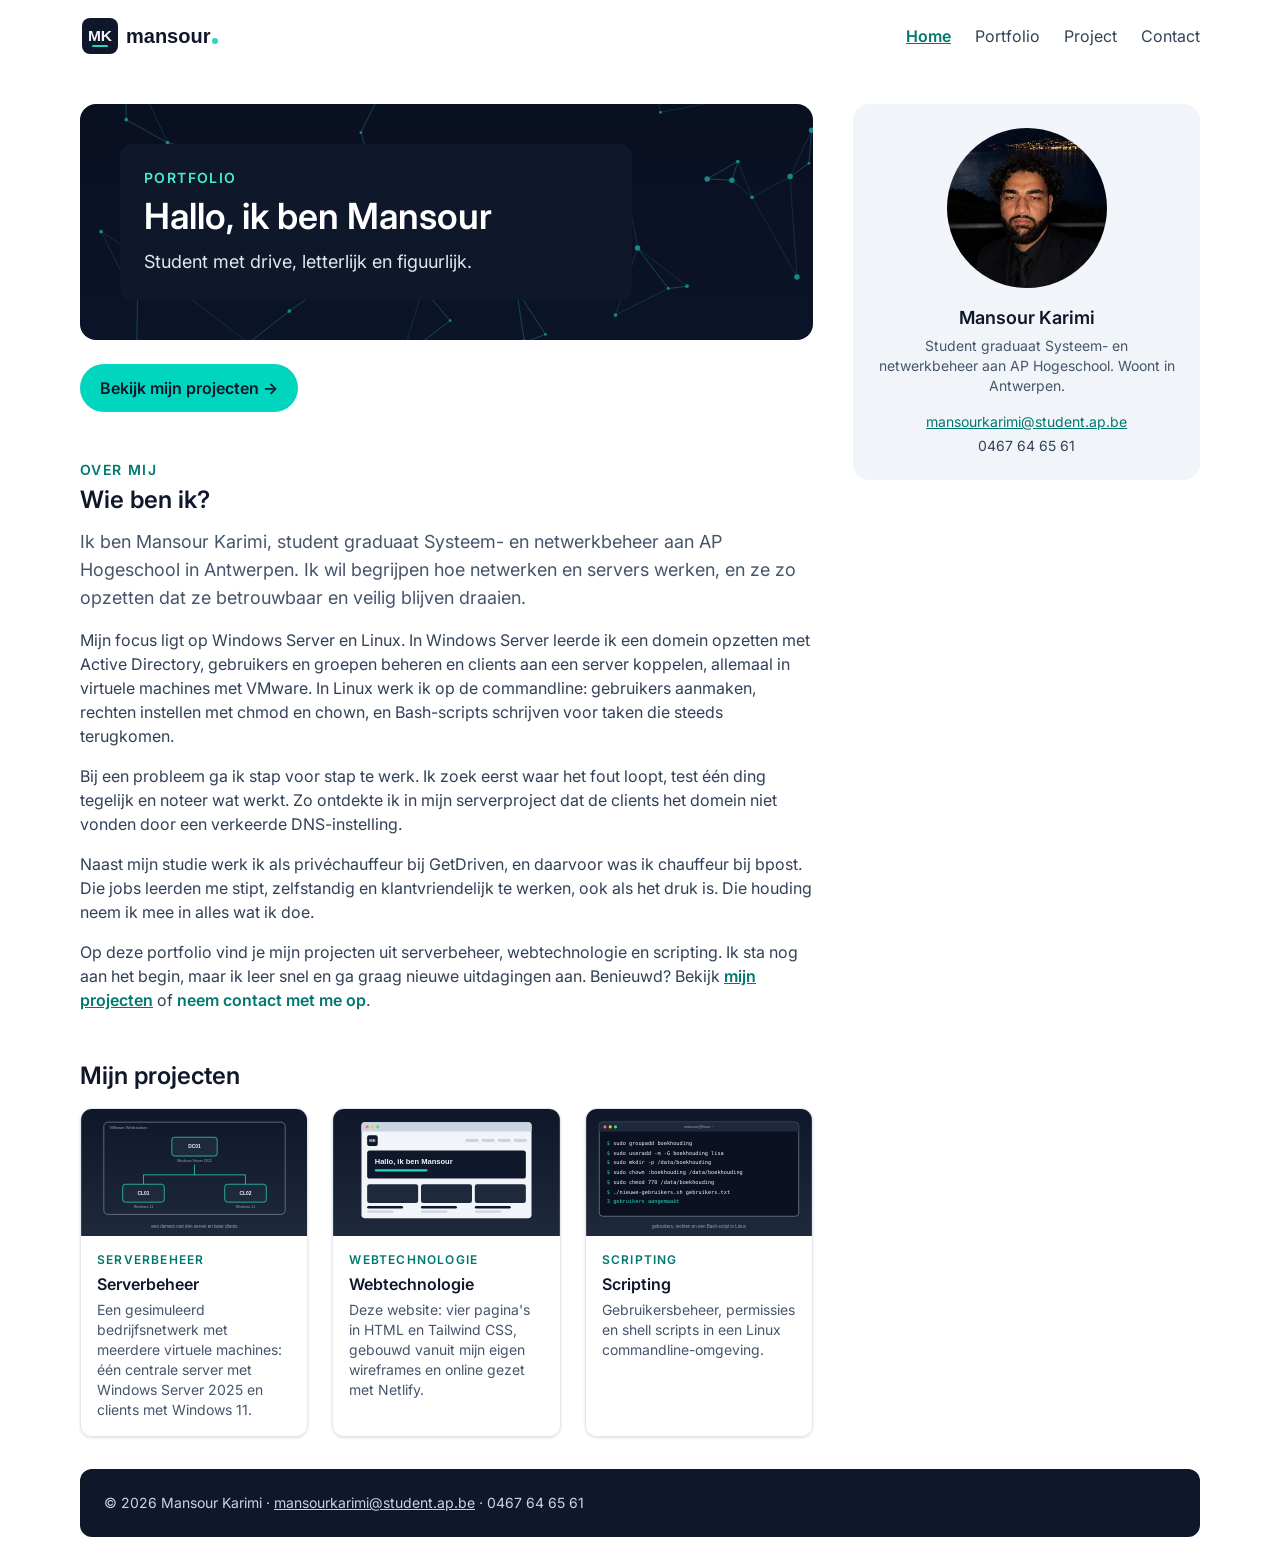
==== commit 80ef5043: "Alleen technieken uit de labo's" ====
--- a/index.html
+++ b/index.html
@@ -16,29 +16,29 @@
 </head>
 <body class="bg-white text-slate-700">
   <!-- Skiplink: verschijnt pas als je op Tab drukt -->
-  <a href="#inhoud" class="sr-only focus:not-sr-only">Ga naar de inhoud</a>
+  <a href="#inhoud" class="sr-only focus:not-sr-only focus:absolute focus-visible:outline-2 focus-visible:outline-offset-2 focus-visible:outline-teal-700">Ga naar de inhoud</a>
 
   <!-- Buitenste blok: alles staat in het midden, maximaal 72rem breed -->
   <div class="mx-auto max-w-6xl px-4">
 
     <!-- Header + navigatie -->
-    <header class="flex flex-wrap items-center justify-between gap-4 border-b border-slate-200 py-4">
+    <header class="flex flex-wrap items-center justify-between gap-4 py-4">
       <!-- Logo -->
-      <a href="index.html">
-        <img src="assets/images/logo-horizontaal.svg" alt="Mansour Karimi, naar de startpagina" width="300" height="80" class="h-10 w-auto">
+      <a href="index.html" class="focus-visible:outline-2 focus-visible:outline-offset-2 focus-visible:outline-teal-700">
+        <img src="assets/images/logo-horizontaal.svg" alt="Mansour Karimi, naar de startpagina" width="150" height="40">
       </a>
 
       <!-- Menuknop voor de gsm: een verborgen checkbox met een label (zonder JavaScript) -->
       <input type="checkbox" id="menu-knop" class="peer sr-only">
-      <label for="menu-knop" class="cursor-pointer rounded border border-slate-300 px-4 py-2 peer-focus-visible:outline-2 md:hidden">☰ Menu</label>
+      <label for="menu-knop" class="rounded border border-slate-300 px-4 py-2 peer-focus-visible:outline-2 peer-focus-visible:outline-teal-700 md:hidden">☰ Menu</label>
 
       <!-- Menu: verborgen op de gsm, zichtbaar als de checkbox aangevinkt is en altijd vanaf md -->
       <nav aria-label="Hoofdmenu" class="hidden w-full peer-checked:block md:block md:w-auto">
         <ul class="flex flex-col gap-3 md:flex-row md:gap-6">
-          <li><a href="index.html" aria-current="page" class="font-semibold text-teal-700 underline">Home</a></li>
-          <li><a href="portfolio.html" class="hover:text-teal-700">Portfolio</a></li>
-          <li><a href="project.html" class="hover:text-teal-700">Project</a></li>
-          <li><a href="contact.html" class="hover:text-teal-700">Contact</a></li>
+          <li><a href="index.html" aria-current="page" class="font-semibold text-teal-700 underline focus-visible:outline-2 focus-visible:outline-offset-2 focus-visible:outline-teal-700">Home</a></li>
+          <li><a href="portfolio.html" class="hover:text-teal-700 focus-visible:outline-2 focus-visible:outline-offset-2 focus-visible:outline-teal-700">Portfolio</a></li>
+          <li><a href="project.html" class="hover:text-teal-700 focus-visible:outline-2 focus-visible:outline-offset-2 focus-visible:outline-teal-700">Project</a></li>
+          <li><a href="contact.html" class="hover:text-teal-700 focus-visible:outline-2 focus-visible:outline-offset-2 focus-visible:outline-teal-700">Contact</a></li>
         </ul>
       </nav>
     </header>
@@ -56,7 +56,7 @@
             <p class="mt-3 text-lg text-slate-200">Student met drive, letterlijk en figuurlijk.</p>
           </div>
         </section>
-        <p class="mt-6"><a href="portfolio.html" class="inline-block rounded-full bg-teal-400 px-5 py-3 font-semibold text-slate-900 hover:bg-teal-300">Bekijk mijn projecten →</a></p>
+        <p class="mt-6"><a href="portfolio.html" class="inline-flex items-center gap-2 rounded-full bg-teal-400 px-5 py-3 font-semibold text-slate-900 hover:bg-teal-300 focus-visible:outline-2 focus-visible:outline-offset-2 focus-visible:outline-teal-700">Bekijk mijn projecten →</a></p>
 
         <!-- Over mij -->
         <section class="mt-12">
@@ -66,7 +66,7 @@
           <p class="mt-4">Mijn focus ligt op Windows Server en Linux. In Windows Server leerde ik een domein opzetten met Active Directory, gebruikers en groepen beheren en clients aan een server koppelen, allemaal in virtuele machines met VMware. In Linux werk ik op de commandline: gebruikers aanmaken, rechten instellen met chmod en chown, en Bash-scripts schrijven voor taken die steeds terugkomen.</p>
           <p class="mt-4">Bij een probleem ga ik stap voor stap te werk. Ik zoek eerst waar het fout loopt, test één ding tegelijk en noteer wat werkt. Zo ontdekte ik in mijn serverproject dat de clients het domein niet vonden door een verkeerde DNS-instelling.</p>
           <p class="mt-4">Naast mijn studie werk ik als privéchauffeur bij GetDriven, en daarvoor was ik chauffeur bij bpost. Die jobs leerden me stipt, zelfstandig en klantvriendelijk te werken, ook als het druk is. Die houding neem ik mee in alles wat ik doe.</p>
-          <p class="mt-4">Op deze portfolio vind je mijn projecten uit serverbeheer, webtechnologie en scripting. Ik sta nog aan het begin, maar ik leer snel en ga graag nieuwe uitdagingen aan. Benieuwd? Bekijk <a href="portfolio.html" class="font-semibold text-teal-700 underline">mijn projecten</a> of <a href="contact.html" class="font-semibold text-teal-700 hover:underline">neem contact met me op</a>.</p>
+          <p class="mt-4">Op deze portfolio vind je mijn projecten uit serverbeheer, webtechnologie en scripting. Ik sta nog aan het begin, maar ik leer snel en ga graag nieuwe uitdagingen aan. Benieuwd? Bekijk <a href="portfolio.html" class="font-semibold text-teal-700 underline focus-visible:outline-2 focus-visible:outline-offset-2 focus-visible:outline-teal-700">mijn projecten</a> of <a href="contact.html" class="font-semibold text-teal-700 hover:underline focus-visible:outline-2 focus-visible:outline-offset-2 focus-visible:outline-teal-700">neem contact met me op</a>.</p>
         </section>
 
         <!-- Mijn projecten: drie kaarten -->
@@ -79,7 +79,7 @@
             <img src="assets/images/project-virtuele-serveromgeving.svg" alt="Schema van server DC01 met de clients CL01 en CL02 in VMware" width="1200" height="675" class="aspect-video w-full object-cover">
             <div class="p-4">
               <p class="text-xs font-semibold uppercase tracking-widest text-teal-700">serverbeheer</p>
-              <h3 class="mt-1 font-semibold text-slate-900"><a href="project.html#serverbeheer" class="hover:underline">Serverbeheer</a></h3>
+              <h3 class="mt-1 font-semibold text-slate-900"><a href="project.html#serverbeheer" class="hover:underline focus-visible:outline-2 focus-visible:outline-offset-2 focus-visible:outline-teal-700">Serverbeheer</a></h3>
               <p class="mt-1 text-sm text-slate-600">Een gesimuleerd bedrijfsnetwerk met meerdere virtuele machines: één centrale server met Windows Server 2025 en clients met Windows 11.</p>
             </div>
           </article>
@@ -89,7 +89,7 @@
             <img src="assets/images/project-portfolio-website.svg" alt="Schets van de startpagina van deze website" width="1200" height="675" class="aspect-video w-full object-cover">
             <div class="p-4">
               <p class="text-xs font-semibold uppercase tracking-widest text-teal-700">webtechnologie</p>
-              <h3 class="mt-1 font-semibold text-slate-900"><a href="project.html#webtechnologie" class="hover:underline">Webtechnologie</a></h3>
+              <h3 class="mt-1 font-semibold text-slate-900"><a href="project.html#webtechnologie" class="hover:underline focus-visible:outline-2 focus-visible:outline-offset-2 focus-visible:outline-teal-700">Webtechnologie</a></h3>
               <p class="mt-1 text-sm text-slate-600">Deze website: vier pagina's in HTML en Tailwind CSS, gebouwd vanuit mijn eigen wireframes en online gezet met Netlify.</p>
             </div>
           </article>
@@ -99,7 +99,7 @@
             <img src="assets/images/project-scripting.svg" alt="Terminalvenster met Linux-commando's voor gebruikers, groepen en rechten" width="1200" height="675" class="aspect-video w-full object-cover">
             <div class="p-4">
               <p class="text-xs font-semibold uppercase tracking-widest text-teal-700">scripting</p>
-              <h3 class="mt-1 font-semibold text-slate-900"><a href="project.html#scripting" class="hover:underline">Scripting</a></h3>
+              <h3 class="mt-1 font-semibold text-slate-900"><a href="project.html#scripting" class="hover:underline focus-visible:outline-2 focus-visible:outline-offset-2 focus-visible:outline-teal-700">Scripting</a></h3>
               <p class="mt-1 text-sm text-slate-600">Gebruikersbeheer, permissies en shell scripts in een Linux commandline-omgeving.</p>
             </div>
           </article>
@@ -115,8 +115,8 @@
           <img src="assets/images/profielfoto-mansour.jpg" alt="Mansour Karimi in een zwart pak, met een meer en bergen achter hem" width="320" height="320" class="mx-auto size-40 rounded-full object-cover">
           <h2 class="mt-4 text-lg font-semibold text-slate-900">Mansour Karimi</h2>
           <p class="mt-1 text-sm text-slate-600">Student graduaat Systeem- en netwerkbeheer aan AP Hogeschool. Woont in Antwerpen.</p>
-          <p class="mt-4 text-sm"><a href="mailto:mansourkarimi@student.ap.be" class="text-teal-700 underline">mansourkarimi@student.ap.be</a></p>
-          <p class="mt-1 text-sm"><a href="tel:+32467646561" class="text-teal-700 underline">0467 64 65 61</a></p>
+          <p class="mt-4 text-sm"><a href="mailto:mansourkarimi@student.ap.be" class="text-teal-700 underline focus-visible:outline-2 focus-visible:outline-offset-2 focus-visible:outline-teal-700">mansourkarimi@student.ap.be</a></p>
+          <p class="mt-1 text-sm">0467 64 65 61</p>
         </section>
       </aside>
 
@@ -124,7 +124,7 @@
 
     <!-- Footer -->
     <footer class="mb-6 rounded-xl bg-slate-900 p-6 text-sm text-slate-300">
-      <p>&copy; 2026 Mansour Karimi · <a href="mailto:mansourkarimi@student.ap.be" class="underline hover:text-teal-300">mansourkarimi@student.ap.be</a> · <a href="tel:+32467646561" class="underline hover:text-teal-300">0467 64 65 61</a></p>
+      <p>&copy; 2026 Mansour Karimi · <a href="mailto:mansourkarimi@student.ap.be" class="underline hover:text-teal-300 focus-visible:outline-2 focus-visible:outline-offset-2 focus-visible:outline-teal-700">mansourkarimi@student.ap.be</a> · 0467 64 65 61</p>
     </footer>
 
   </div>
--- a/css/style.css
+++ b/css/style.css
@@ -4,13 +4,3 @@
 body {
   font-family: "Inter", sans-serif;
 }
-
-/* Zelfde zichtbare focusrand voor alle links, knoppen en velden */
-a:focus-visible,
-button:focus-visible,
-input:focus-visible,
-select:focus-visible,
-textarea:focus-visible {
-  outline: 3px solid #0d9488;
-  outline-offset: 2px;
-}
